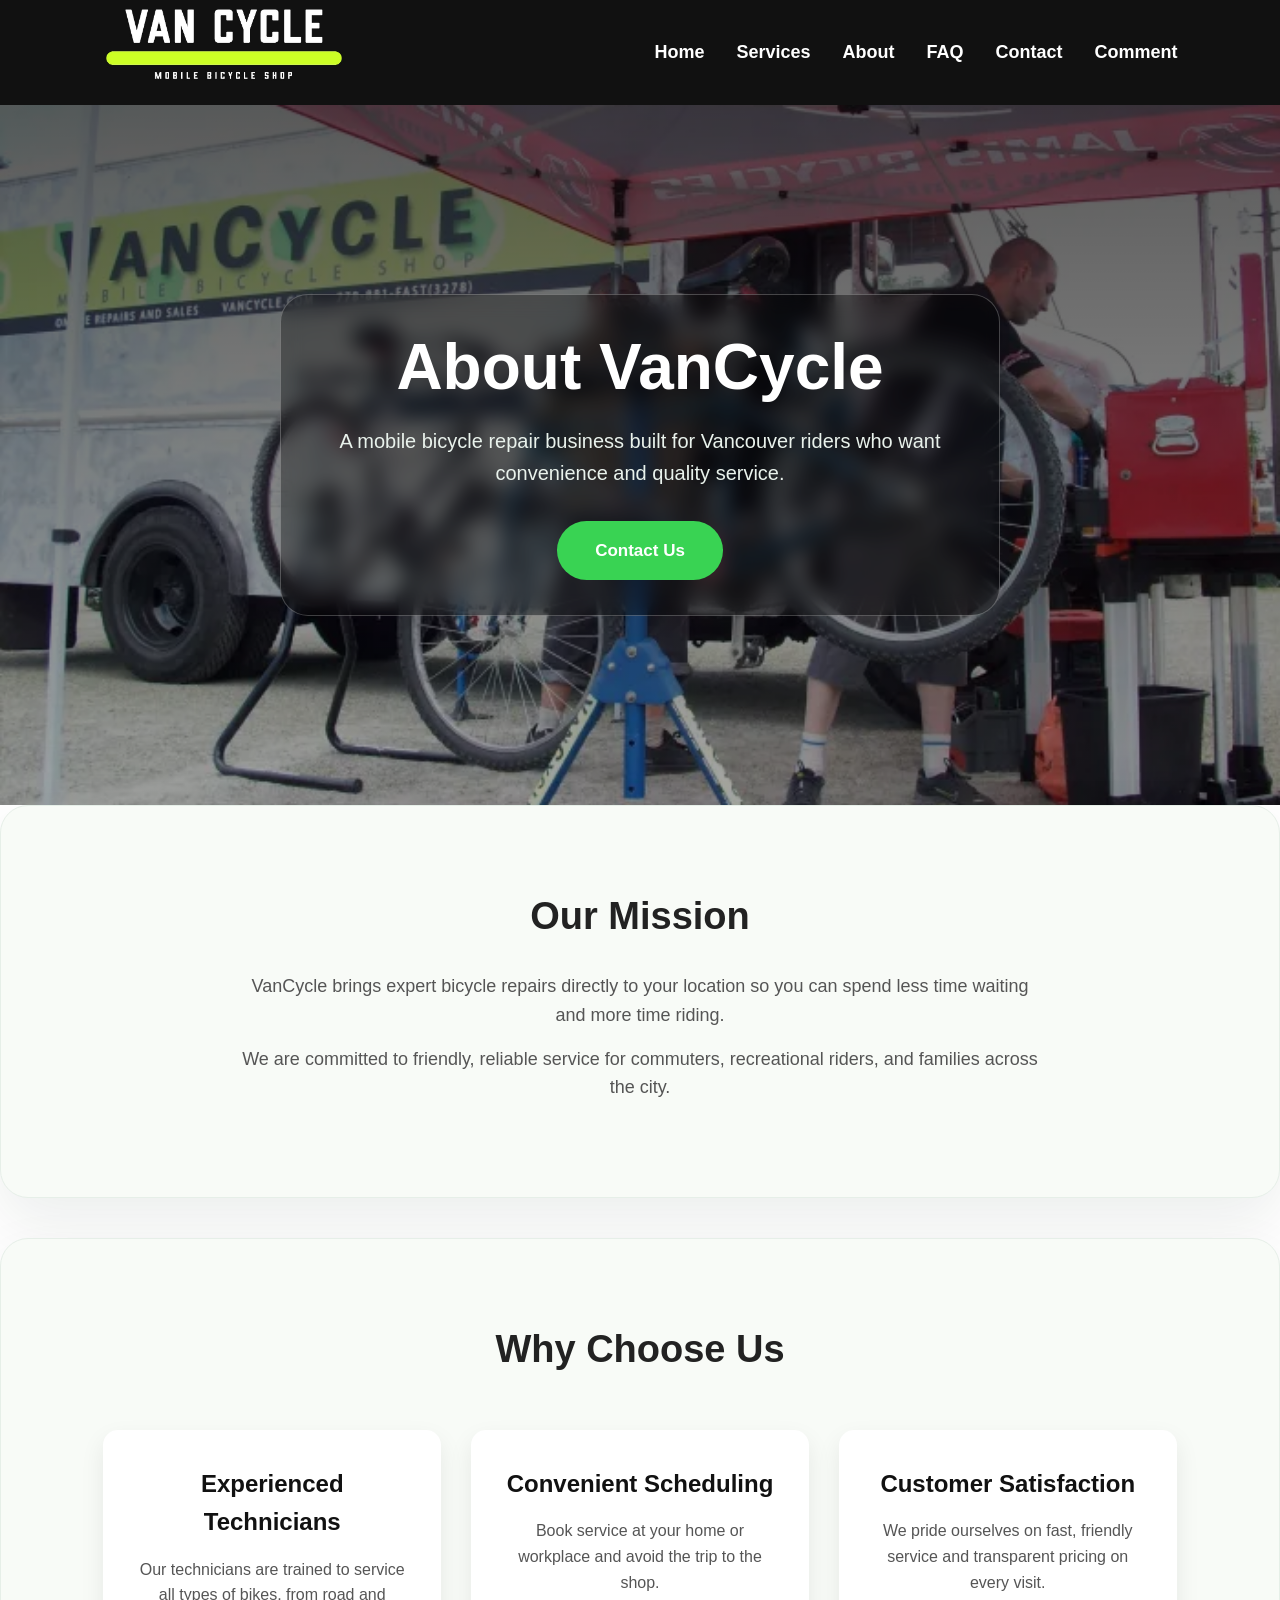
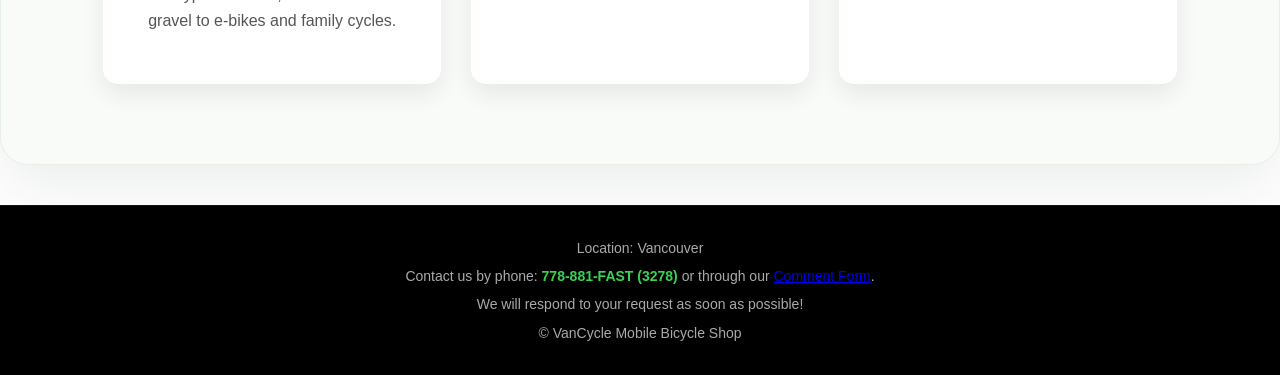
==== VCAbout.html @ d7ce4919 "Initial VanCycle website" ====
<!DOCTYPE html>
<html lang="en">
<head>
    <meta charset="UTF-8">
    <meta name="viewport" content="width=device-width, initial-scale=1.0">
    <title>About | VanCycle Mobile Bicycle Shop</title>
    <link rel="stylesheet" href="vancycle.css">
</head>
<body>

<header>
    <nav>
        <h1><a href="VCHome.html"><img src="./VC Website Images/Van Cycle.jpg" alt="VanCycle logo"></a></h1>
        <input type="checkbox" id="nav-toggle" class="nav-toggle">
        <label for="nav-toggle" class="nav-toggle-label"><span></span><strong>Menu</strong></label>
        <ul class="nav-links">
            <li><a href="VCHome.html">Home</a></li>
            <li><a href="VCServices.html">Services</a></li>
            <li><a href="VCAbout.html">About</a></li>
            <li><a href="VCFAQ.html">FAQ</a></li>
            <li><a href="VCContact.html">Contact</a></li>
            <li><a href="VCComment.html">Comment</a></li>
        </ul>
    </nav>
</header>

<section class="hero">
    <div class="hero-content">
        <h2>About VanCycle</h2>
        <p>A mobile bicycle repair business built for Vancouver riders who want convenience and quality service.</p>
        <a class="button" href="VCContact.html">Contact Us</a>
    </div>
</section>

<section class="about">
    <h2>Our Mission</h2>
    <p>VanCycle brings expert bicycle repairs directly to your location so you can spend less time waiting and more time riding.</p>
    <p>We are committed to friendly, reliable service for commuters, recreational riders, and families across the city.</p>
</section>

<section class="services">
    <h2>Why Choose Us</h2>
    <div class="cards">
        <div class="card">
            <h3>Experienced Technicians</h3>
            <p>Our technicians are trained to service all types of bikes, from road and gravel to e-bikes and family cycles.</p>
        </div>
        <div class="card">
            <h3>Convenient Scheduling</h3>
            <p>Book service at your home or workplace and avoid the trip to the shop.</p>
        </div>
        <div class="card">
            <h3>Customer Satisfaction</h3>
            <p>We pride ourselves on fast, friendly service and transparent pricing on every visit.</p>
        </div>
    </div>
</section>

<footer>
    <p>Location: Vancouver</p>
    <p>Contact us by phone: <strong><a class="phone-link" href="tel:7788813278">778-881-FAST (3278)</a></strong> or through our <a href="VCComment.html">Comment Form</a>.</p>
    <p>We will respond to your request as soon as possible!</p>
    <p>© VanCycle Mobile Bicycle Shop</p>
</footer>

</body>
</html>
---- vancycle.css ----
/* VanCycle Modern Website CSS */

* {
    margin: 0;
    padding: 0;
    box-sizing: border-box;
}

html {
    scroll-behavior: smooth;
}

body {
    font-family: "Inter", "Segoe UI", Arial, sans-serif;
    color: #222;
    line-height: 1.6;
    background: #ffffff;
}


/* =========================
   HEADER / NAVIGATION
========================= */

header {
    background: #111;
    color: white;
    padding: 0 8%;
    position: sticky;
    top: 0;
    z-index: 100;
}


nav {
    display: flex;
    align-items: center;
    justify-content: space-between;
    gap: 24px;
    min-height: 90px;
    position: relative;
}


nav h1 {
    margin: 0;
    font-size: 32px;
    font-weight: 700;
    letter-spacing: 1px;
}

nav h1 a {
    display: inline-flex;
    align-items: center;
}

nav h1 img {
    display: block;
    max-height: 90px;
    width: auto;
}


.nav-toggle {
    position: absolute;
    opacity: 0;
    width: 0;
    height: 0;
    pointer-events: none;
}

nav .nav-toggle-label {
    display: none;
    min-width: 110px;
    height: 44px;
    border: 1px solid rgba(255,255,255,0.18);
    border-radius: 14px;
    cursor: pointer;
    position: relative;
    flex-shrink: 0;
    align-items: center;
    justify-content: center;
    padding: 0 14px;
    gap: 10px;
}

nav .nav-toggle-label span {
    display: inline-block;
    width: 22px;
    height: 2px;
    background: white;
    position: relative;
    transition: transform 0.25s ease, opacity 0.25s ease;
    border-radius: 2px;
}

nav .nav-toggle-label span::before,
nav .nav-toggle-label span::after {
    content: "";
    display: block;
    width: 22px;
    height: 2px;
    background: white;
    position: absolute;
    left: 0;
    transition: transform 0.25s ease, opacity 0.25s ease;
    border-radius: 2px;
}

nav .nav-toggle-label span::before {
    content: "";
    transform: translateY(-7px);
}

nav .nav-toggle-label span::after {
    content: "";
    transform: translateY(7px);
}

.nav-toggle:checked + .nav-toggle-label span {
    background: transparent;
}

.nav-toggle:checked + .nav-toggle-label span::before {
    transform: rotate(45deg);
}

.nav-toggle:checked + .nav-toggle-label span::after {
    transform: rotate(-45deg);
}


nav ul {
    display: flex;
    gap: 32px;
    list-style: none;
    flex: 1;
    justify-content: flex-end;
    align-items: center;
    margin: 0;
    padding: 0;
}


nav a {
    color: white;
    text-decoration: none;
    font-size: 18px;
    font-weight: 600;
    transition: 0.3s;
}


nav a:hover {
    color: #39d353;
}



/* =========================
   HERO SECTION
========================= */


.hero {
    min-height: 700px;

    display: flex;
    align-items: center;
    justify-content: center;

    padding: 0 8%;

    background:
        linear-gradient(
            rgba(0,0,0,0.65),
            rgba(0,0,0,0.35)
        ),
        url("./VC\ Website\ Images/Tune Up Services.webp") no-repeat;

    background-size: cover;
    background-position: center;

    color: white;
}


.hero-content {
    max-width: 720px;
    text-align: center;
    padding: 40px 40px 35px;
    border: 1px solid rgba(255,255,255,0.24);
    border-radius: 28px;
    background: rgba(0, 0, 0, 0.32);
    backdrop-filter: blur(10px);
}


.hero .eyebrow {
    color: #b8f3c0;
    letter-spacing: 2px;
    text-transform: uppercase;
    font-size: 14px;
    margin-bottom: 20px;
    font-weight: 700;
}


.hero h2 {
    font-size: clamp(42px, 5vw, 68px);
    line-height: 1.02;
    margin-bottom: 24px;
}


.hero p {
    font-size: 20px;
    max-width: 640px;
    margin: 0 auto 32px;
    color: #e9f2ec;
}

.hero .button {
    padding: 16px 38px;
    font-size: 17px;
}

.hero-hours {
    display: inline-flex;
    flex-direction: column;
    align-items: center;
    gap: 6px;
    margin: 0 auto 26px;
    padding: 14px 20px;
    background: rgba(57, 211, 83, 0.16);
    border: 1px solid rgba(141, 255, 170, 0.45);
    border-radius: 16px;
    color: #f2fff4;
    font-size: 17px;
}

.hero-hours strong {
    font-size: 24px;
    letter-spacing: 0.04em;
}

.hero-actions {
    display: flex;
    justify-content: center;
    gap: 16px;
    flex-wrap: wrap;
}

.secondary-button {
    background: transparent;
    border: 1px solid rgba(255, 255, 255, 0.45);
}

.secondary-button:hover {
    background: rgba(255, 255, 255, 0.08);
}

.form-section {
    padding: 60px 8%;
}

.form-card {
    max-width: 760px;
    margin: 0 auto;
    padding: 40px;
    background: white;
    border-radius: 26px;
    box-shadow: 0 24px 50px rgba(15, 28, 22, 0.08);
    border: 1px solid #e4ece4;
}

.form-card h2,
.form-card h3 {
    text-align: center;
    margin-bottom: 22px;
    font-size: 34px;
}

.comment-form {
    display: grid;
    gap: 18px;
}

.form-row {
    display: grid;
    grid-template-columns: repeat(2, minmax(0, 1fr));
    gap: 18px;
}

.full-width {
    display: block;
}

.comment-form label {
    display: block;
    font-weight: 600;
    margin-bottom: 8px;
    color: #22312b;
}

.comment-form input,
.comment-form textarea,
.comment-form select {
    width: 100%;
    padding: 16px;
    border: 1px solid #cad4cc;
    border-radius: 16px;
    font-size: 16px;
    background: #fbfdf9;
    color: #20312b;
    font-family: inherit;
}

.comment-form textarea {
    min-height: 180px;
    resize: vertical;
}

.comment-form button {
    align-self: start;
}

.contact-panel {
    padding: 60px 8%;
    background: #f7faf7;
}

.contact-layout {
    display: grid;
    grid-template-columns: 0.9fr 1.1fr;
    gap: 30px;
    align-items: start;
    max-width: 1200px;
    margin: 0 auto;
}

.contact-info {
    background: #ffffff;
    border: 1px solid #e7efe7;
    border-radius: 26px;
    padding: 36px 30px;
    box-shadow: 0 20px 40px rgba(15, 28, 22, 0.04);
}

.contact-info h2 {
    text-align: left;
    margin-bottom: 18px;
    font-size: 36px;
}

.contact-info p,
.contact-info li {
    text-align: left;
    max-width: none;
    margin: 14px 0;
    color: #4f5d58;
}

.hours-box {
    display: inline-flex;
    flex-direction: column;
    gap: 4px;
    margin: 18px 0 20px;
    padding: 16px 18px;
    background: #f2fff4;
    border: 1px solid #cfeed3;
    border-radius: 16px;
}

.hours-label {
    font-size: 12px;
    letter-spacing: 0.14em;
    text-transform: uppercase;
    color: #3d7d4c;
    font-weight: 700;
}

.hours-box strong {
    font-size: 28px;
    color: #1f2f24;
}

.hours-closed {
    font-size: 16px;
    color: #4f5d58;
    font-weight: 600;
}

.contact-info ul {
    margin-top: 24px;
    padding-left: 1.2rem;
}

.service-form-card {
    max-width: none;
    margin: 0;
}

.service-form-card h3 {
    margin-bottom: 20px;
    font-size: 30px;
}

.service-hero {
    background:
        linear-gradient(
            rgba(0,0,0,0.68),
            rgba(0,0,0,0.38)
        ),
        url("./VC Website Images/Tune Up Services.webp") no-repeat center/cover;
}

section {
    padding: 80px 8%;
}

section.services,
section.about {
    background: #f8fbf7;
    border: 1px solid #e6efe8;
    border-radius: 28px;
    box-shadow: 0 24px 60px rgba(16, 39, 22, 0.08);
    margin-bottom: 40px;
}

section h2 {
    text-align: center;
    font-size: 38px;
    margin-bottom: 35px;
}

section p {
    max-width: 840px;
    margin: 15px auto;
    text-align: center;
    font-size: 18px;
    color: #4b5650;
}

section ul,
section ol {
    max-width: 840px;
    margin: 20px auto 30px;
    padding-left: 1.35rem;
    color: #3d4842;
}

section li {
    margin-bottom: 12px;
    line-height: 1.7;
}

section ol {
    list-style: decimal inside;
}

section.services img,
section.services figure.image-block img {
    display: block;
    margin: 0 auto 30px;
    max-width: 100%;
    border-radius: 18px;
    border: 1px solid rgba(0,0,0,0.08);
    box-shadow: 0 18px 34px rgba(0,0,0,0.09);
}

section figure.image-block {
    margin: 0 auto 30px;
    max-width: 720px;
}

footer {
    background: #040504;
    color: #cfd8d0;
    text-align: center;
    padding: 30px 8%;
    font-size: 15px;
    border-top: 1px solid rgba(255,255,255,0.08);
}

footer p {
    margin: 6px 0;
}

footer .footer-phone,
footer strong.footer-phone,
.phone-link {
    color: #39d353;
    font-weight: 700;
    text-decoration: none;
}

.phone-link:hover {
    color: #7ff39d;
}



/* BUTTON */

.button {

    display: inline-block;

    background: #39d353;
    color: white;

    padding: 14px 32px;

    border-radius: 30px;

    font-weight: bold;

    text-decoration: none;

    transition: 0.3s;

}


.button:hover {

    background: #27a943;

    transform: translateY(-3px);

}



/* =========================
   GENERAL SECTIONS
========================= */


section {

    padding: 80px 8%;

}


section h2 {

    text-align: center;

    font-size: 38px;

    margin-bottom: 25px;

}


section p {

    max-width: 800px;

    margin: 15px auto;

    text-align: center;

    font-size: 18px;

    color: #555;

}



/* =========================
   SERVICES
========================= */


.services {

    background: #f5f7f5;

}



.cards {

    display: grid;

    grid-template-columns: repeat(3, 1fr);

    gap: 30px;

    margin-top: 50px;

}



.card {

    background: white;

    padding: 35px;

    border-radius: 15px;

    text-align: center;

    box-shadow: 
    0 10px 25px rgba(0,0,0,0.08);

    transition: 0.3s;

}



.card:hover {

    transform: translateY(-8px);

    box-shadow:
    0 15px 35px rgba(0,0,0,0.15);

}



.card h3 {

    font-size: 24px;

    margin-bottom: 15px;

    color: #111;

}


.card p {

    font-size: 16px;

}



/* =========================
   ABOUT
========================= */


.about {

    background: white;

}



/* =========================
   CONTACT
========================= */


.contact {

    background: #111;

    color: white;

}


.contact h2 {

    color: white;

}


.contact p {

    color: #ddd;

}



.contact strong {

    color: #39d353;

}



/* =========================
   FOOTER
========================= */


footer {

    background: #000;

    color: #aaa;

    text-align: center;

    padding: 25px;

    font-size: 14px;

}



/* =========================
   MOBILE DESIGN
========================= */


@media(max-width: 900px) {

    header {
        padding: 16px 6%;
    }

    nav {
        flex-wrap: nowrap;
        justify-content: space-between;
        align-items: center;
    }

    .nav-toggle {
        display: block;
    }

    nav .nav-toggle-label {
        display: inline-flex;
    }

    .nav-links {
        position: absolute;
        top: 100%;
        left: 0;
        right: 0;
        margin: 0;
        padding: 10px 0;
        flex-direction: column;
        gap: 0;
        background: #111;
        border-bottom: 1px solid rgba(255,255,255,0.08);
        overflow: hidden;
        max-height: 0;
        transition: max-height 0.3s ease;
        z-index: 99;
    }

    .nav-links li {
        width: 100%;
    }

    .nav-links li a {
        display: block;
        width: 100%;
        padding: 15px 20px;
        font-size: 18px;
        text-align: center;
    }

    .nav-toggle:checked + .nav-toggle-label + .nav-links {
        max-height: 320px;
    }

    .hero {
        text-align: center;
        justify-content: center;
    }

    .cards {
        grid-template-columns: 1fr;
    }

    .contact-layout {
        grid-template-columns: 1fr;
    }

    .form-row {
        grid-template-columns: 1fr;
    }

    section h2 {

        font-size: 32px;

    }

}

@media(max-width: 520px) {

    nav {
        flex-direction: column;
        align-items: center;
        justify-content: flex-start;
        gap: 0px;
    }

    nav h1 {
        margin-bottom: 0;
    }

    nav .nav-toggle-label {
        order: 1;
        margin-top: 0;
    }

    .nav-links {
        position: static;
        width: 100%;
        max-height: 0;
        box-shadow: none;
        border-bottom: none;
    }

    .nav-links li a {
        padding: 14px 20px;
    }

    .nav-toggle:checked + .nav-toggle-label + .nav-links {
        max-height: 420px;
    }
}
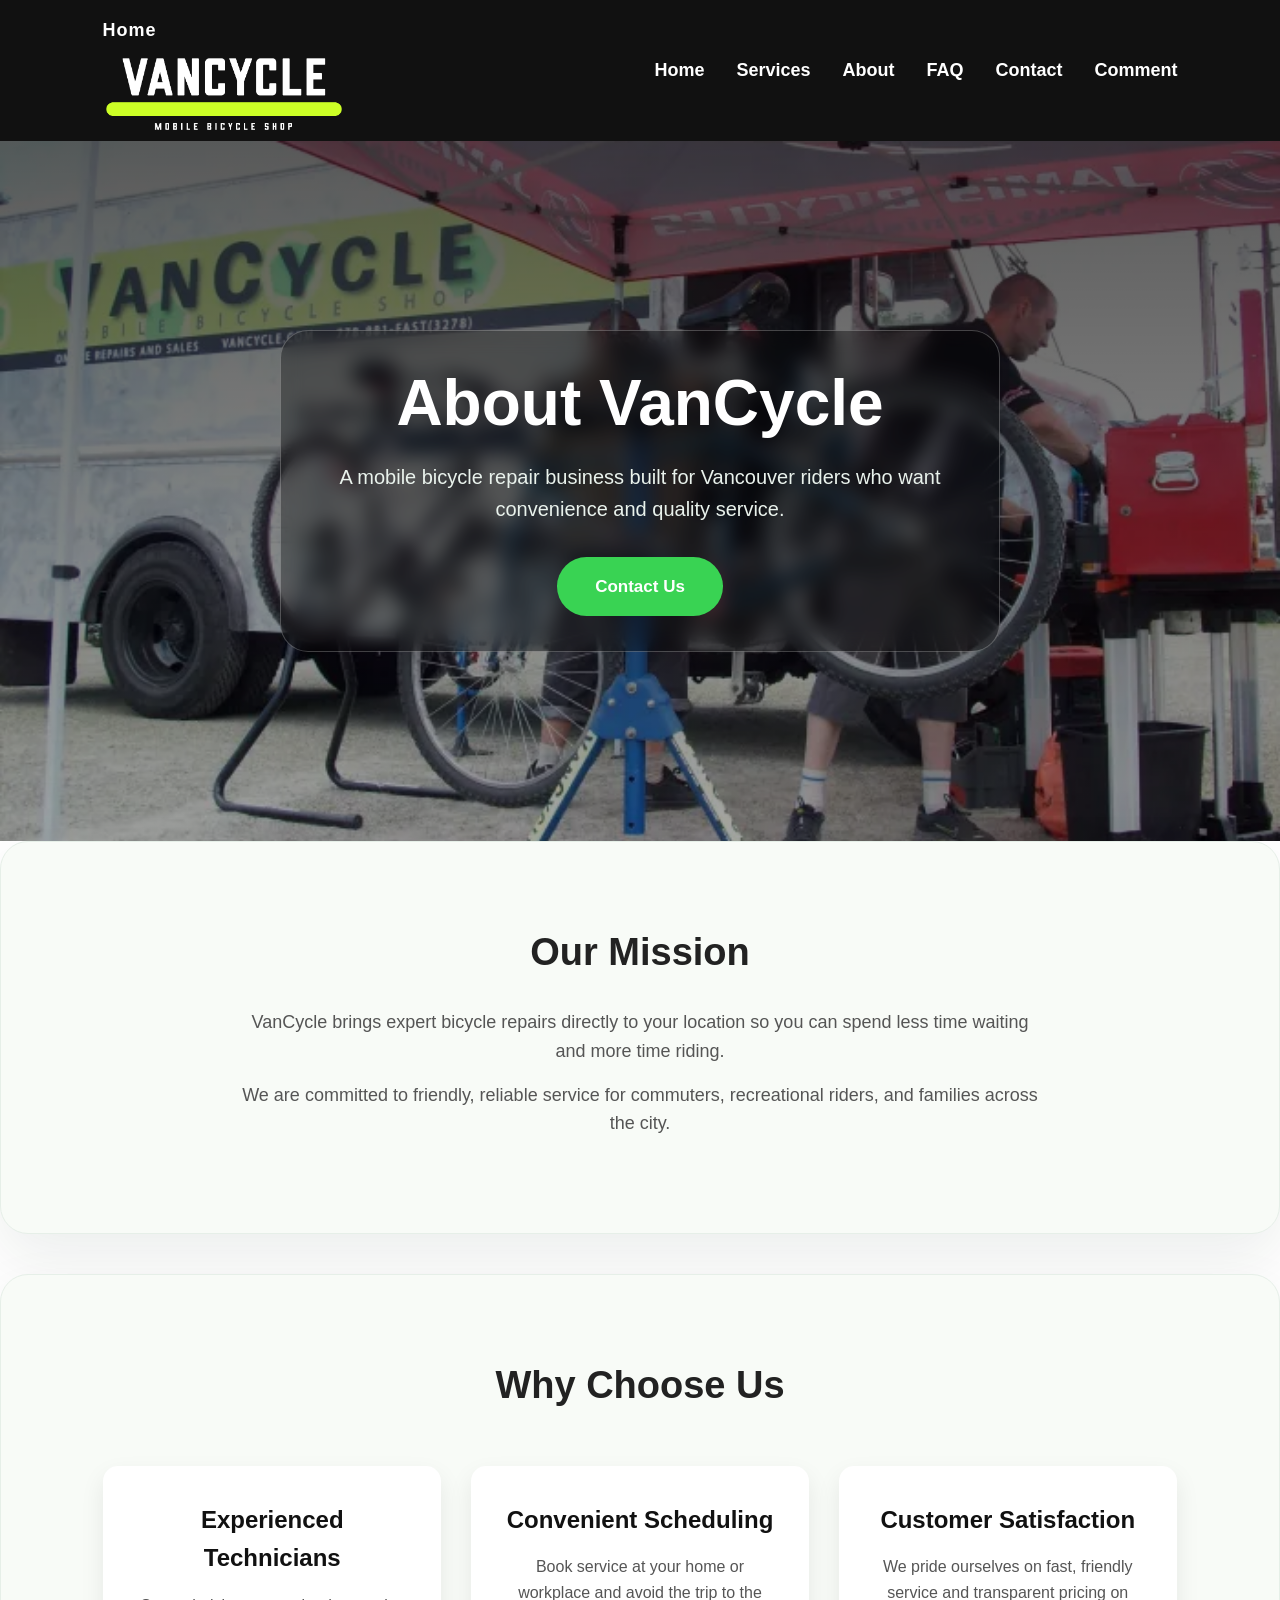
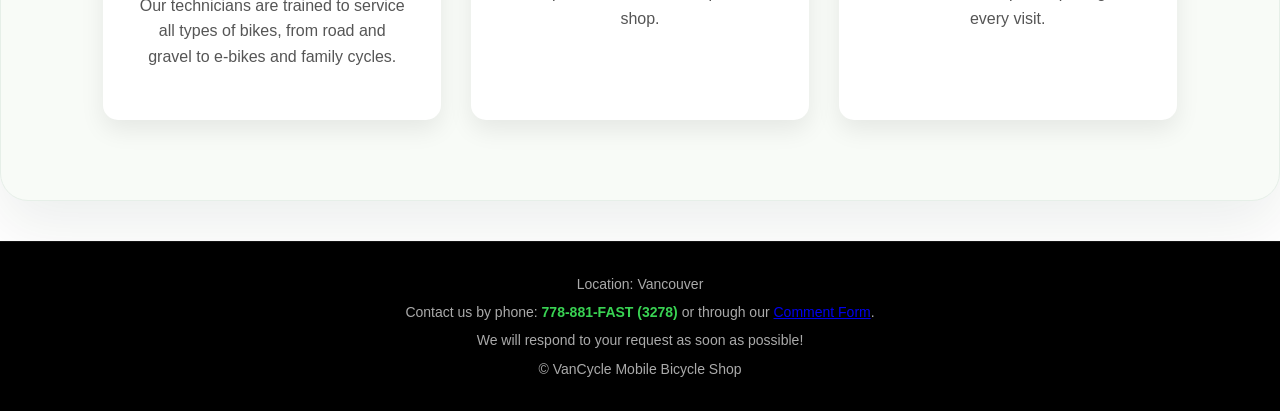
==== commit ccd8cb98: "Updated website" ====
--- a/VCAbout.html
+++ b/VCAbout.html
@@ -10,11 +10,11 @@
 
 <header>
     <nav>
-        <h1><a href="VCHome.html"><img src="./VC Website Images/Van Cycle.jpg" alt="VanCycle logo"></a></h1>
+        <h1><a href="index.html">Home</a><img src="./VC Website Images/Van Cycle.png" alt="VanCycle logo"></a></h1>
         <input type="checkbox" id="nav-toggle" class="nav-toggle">
         <label for="nav-toggle" class="nav-toggle-label"><span></span><strong>Menu</strong></label>
         <ul class="nav-links">
-            <li><a href="VCHome.html">Home</a></li>
+            <li><a href="index.html">Home</a></li>
             <li><a href="VCServices.html">Services</a></li>
             <li><a href="VCAbout.html">About</a></li>
             <li><a href="VCFAQ.html">FAQ</a></li>
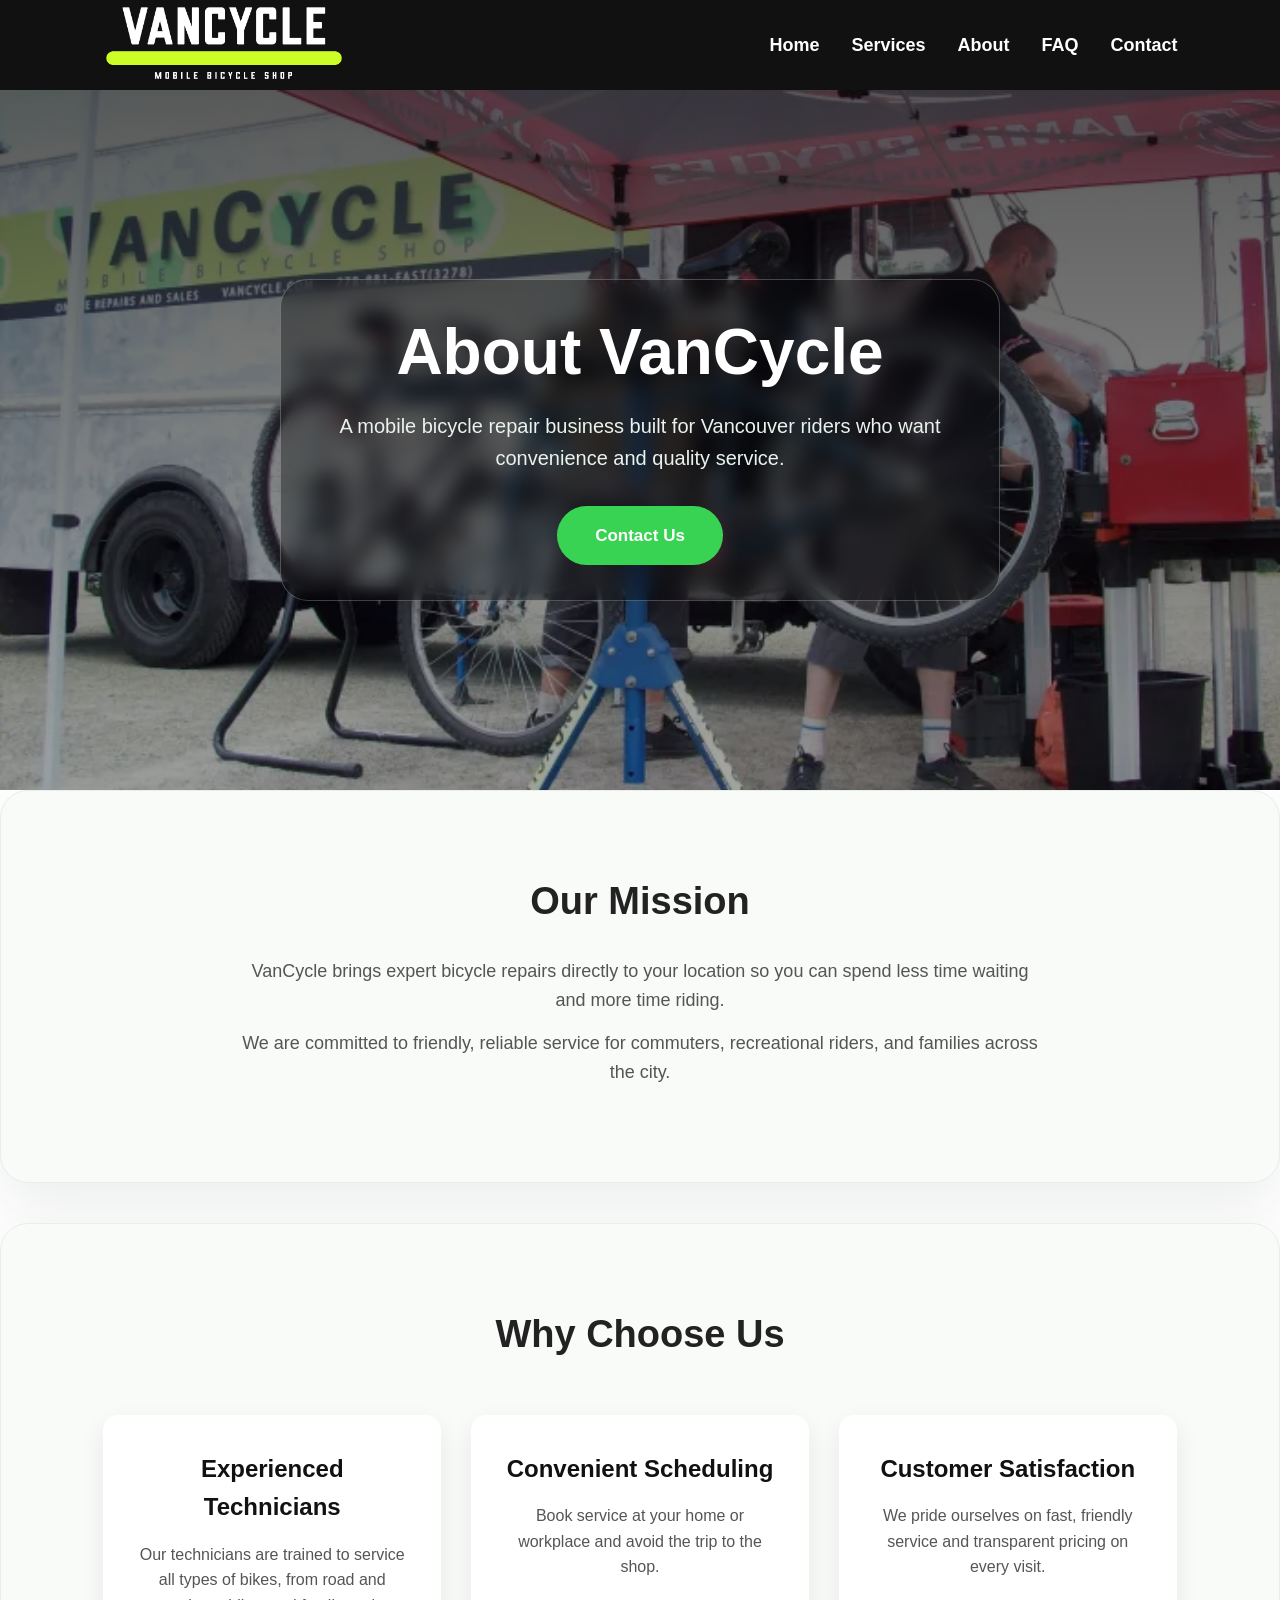
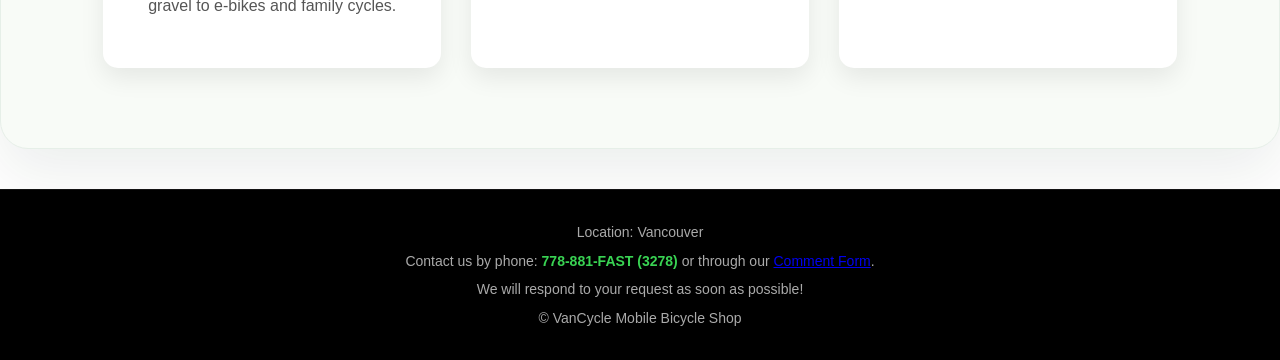
==== commit 62ea0669: "Open/Closed Box Colour And Touch Ups" ====
--- a/VCAbout.html
+++ b/VCAbout.html
@@ -10,7 +10,7 @@
 
 <header>
     <nav>
-        <h1><a href="index.html">Home</a><img src="./VC Website Images/Van Cycle.png" alt="VanCycle logo"></a></h1>
+        <h1><img src="./VC Website Images/Van Cycle.png" alt="VanCycle logo"></h1>
         <input type="checkbox" id="nav-toggle" class="nav-toggle">
         <label for="nav-toggle" class="nav-toggle-label"><span></span><strong>Menu</strong></label>
         <ul class="nav-links">
@@ -19,7 +19,6 @@
             <li><a href="VCAbout.html">About</a></li>
             <li><a href="VCFAQ.html">FAQ</a></li>
             <li><a href="VCContact.html">Contact</a></li>
-            <li><a href="VCComment.html">Comment</a></li>
         </ul>
     </nav>
 </header>
--- a/vancycle.css
+++ b/vancycle.css
@@ -226,11 +226,18 @@
 }
 
 .hero-hours {
+    display: flex;
+    flex-direction: column;
+    align-items: center;
+    gap: 10px;
+    margin: 0 auto 26px;
+}
+
+.hero-hours .hours-box {
     display: inline-flex;
     flex-direction: column;
     align-items: center;
-    gap: 6px;
-    margin: 0 auto 26px;
+    gap: 4px;
     padding: 14px 20px;
     background: rgba(57, 211, 83, 0.16);
     border: 1px solid rgba(141, 255, 170, 0.45);
@@ -239,9 +246,73 @@
     font-size: 17px;
 }
 
+.hero-hours.is-out-of-hours .hours-box {
+    background: rgba(210, 36, 50, 0.28);
+    border-color: rgba(255, 198, 198, 0.88);
+    color: #fff5f5;
+}
+
 .hero-hours strong {
     font-size: 24px;
     letter-spacing: 0.04em;
+}
+
+.hero-hours .hours-box strong {
+    font-size: 24px;
+    letter-spacing: 0.04em;
+    color: #dff9e8;
+}
+
+.hero-hours .hours-label {
+    font-size: 12px;
+    font-weight: 700;
+    letter-spacing: 0.14em;
+    text-transform: uppercase;
+    color: #b8f3c0;
+}
+
+.hero-hours .hours-closed {
+    font-size: 16px;
+    color: #eef7ef;
+    font-weight: 600;
+}
+
+.store-status {
+    display: inline-flex;
+    align-items: center;
+    justify-content: center;
+    gap: 8px;
+    width: fit-content;
+    padding: 8px 14px;
+    border-radius: 999px;
+    font-size: 13px;
+    font-weight: 800;
+    letter-spacing: 0.12em;
+    text-transform: uppercase;
+    border: 1px solid transparent;
+}
+
+.store-status .status-dot {
+    width: 9px;
+    height: 9px;
+    border-radius: 50%;
+    background: currentColor;
+}
+
+.store-status.status-open {
+    background: #dffbe7;
+    color: #087733;
+    border-color: #82d69a;
+}
+
+.store-status.status-closed {
+    background: #ffe6e8;
+    color: #b32635;
+    border-color: #d76676;
+}
+
+.hero-hours .store-status {
+    margin-top: 2px;
 }
 
 .hero-actions {
@@ -361,15 +432,35 @@
     color: #4f5d58;
 }
 
+.request-invite {
+    margin: 12px 0 10px;
+    color: #49655a;
+    font-weight: 600;
+    font-size: 17px;
+    line-height: 1.55;
+}
+
+.hours-layout {
+    display: flex;
+    align-items: center;
+    gap: 12px;
+    flex-wrap: wrap;
+    margin: 18px 0 20px;
+}
+
 .hours-box {
     display: inline-flex;
     flex-direction: column;
     gap: 4px;
-    margin: 18px 0 20px;
     padding: 16px 18px;
     background: #f2fff4;
     border: 1px solid #cfeed3;
     border-radius: 16px;
+}
+
+.hours-box.is-out-of-hours {
+    background: #fff1f1;
+    border-color: #dc4d5d;
 }
 
 .hours-label {
@@ -380,15 +471,31 @@
     font-weight: 700;
 }
 
+.hours-box.is-out-of-hours .hours-label {
+    color: #b42635;
+}
+
 .hours-box strong {
     font-size: 28px;
-    color: #1f2f24;
+    color: #6b8e7f;
+}
+
+.hours-box.is-out-of-hours strong {
+    color: #7b1020;
 }
 
 .hours-closed {
     font-size: 16px;
     color: #4f5d58;
     font-weight: 600;
+}
+
+.hours-box.is-out-of-hours .hours-closed {
+    color: #b42635;
+}
+
+.hours-layout .store-status {
+    margin: 0;
 }
 
 .contact-info ul {
